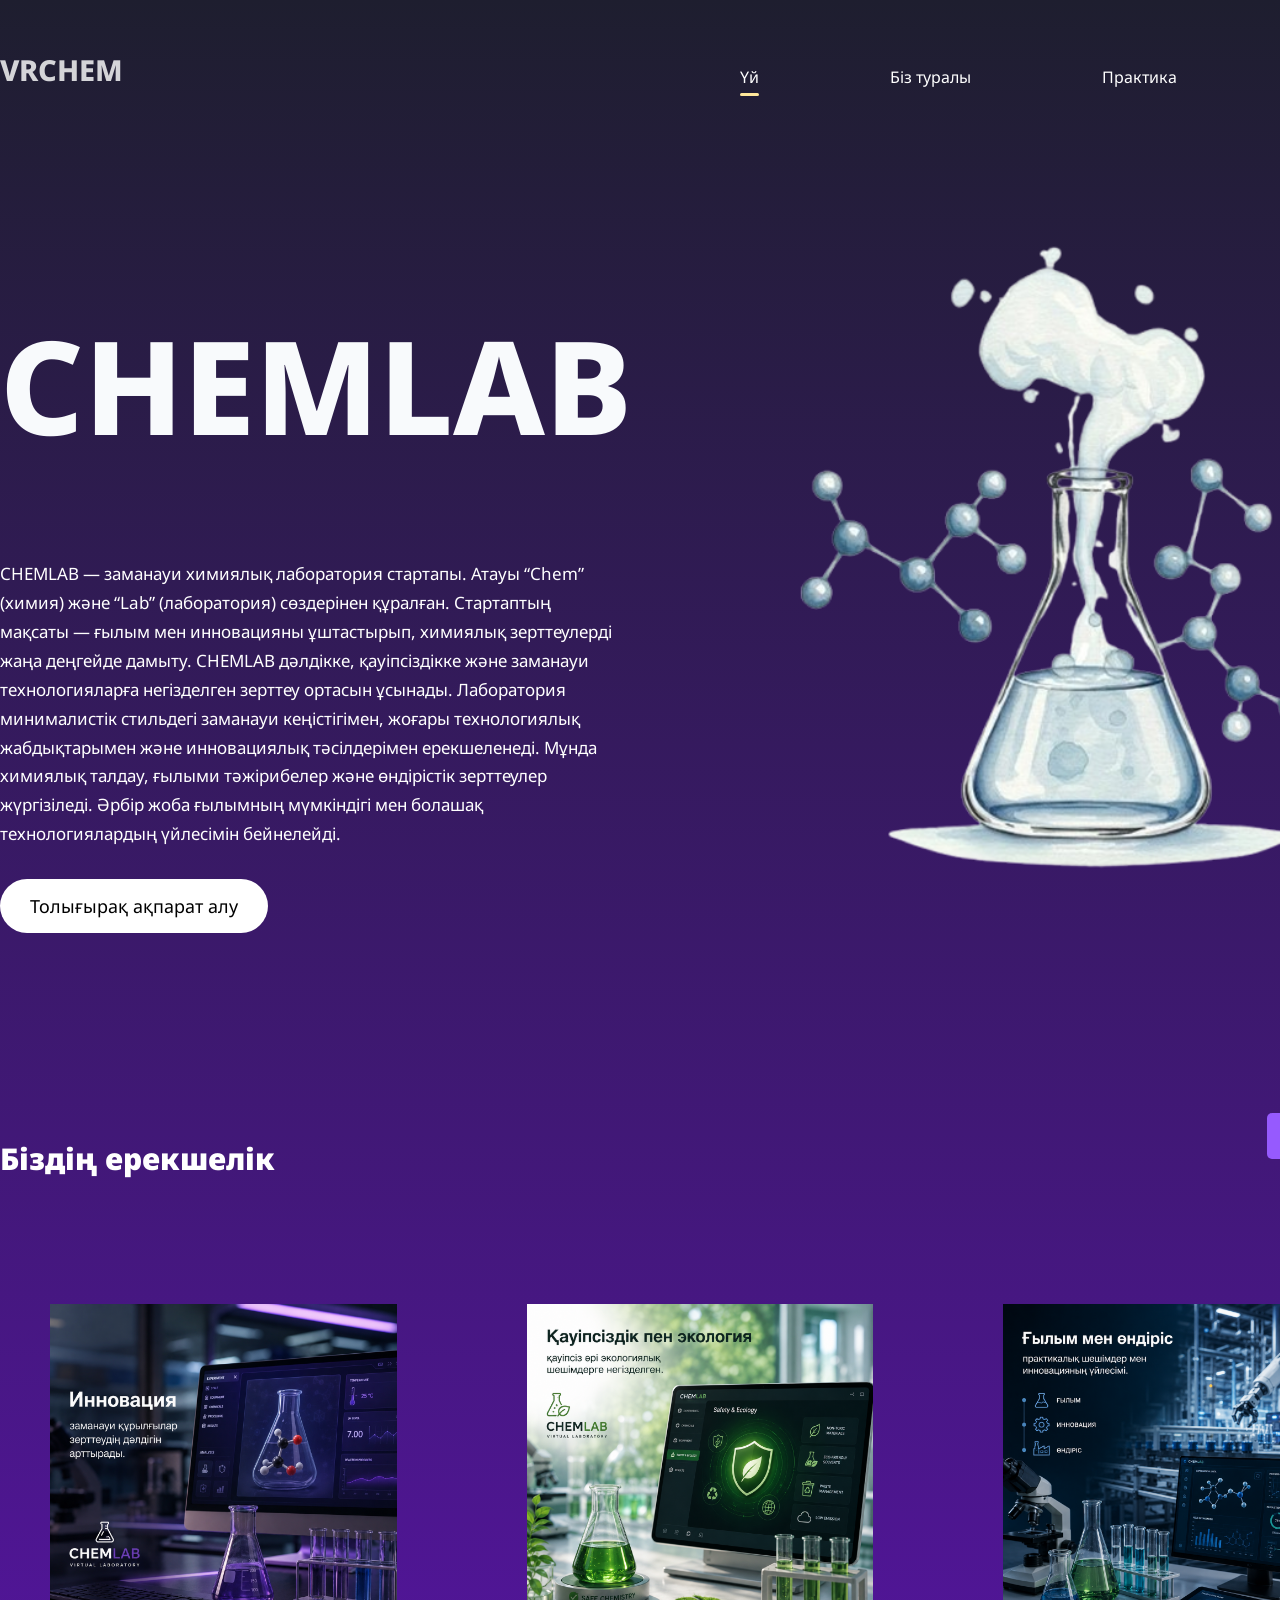
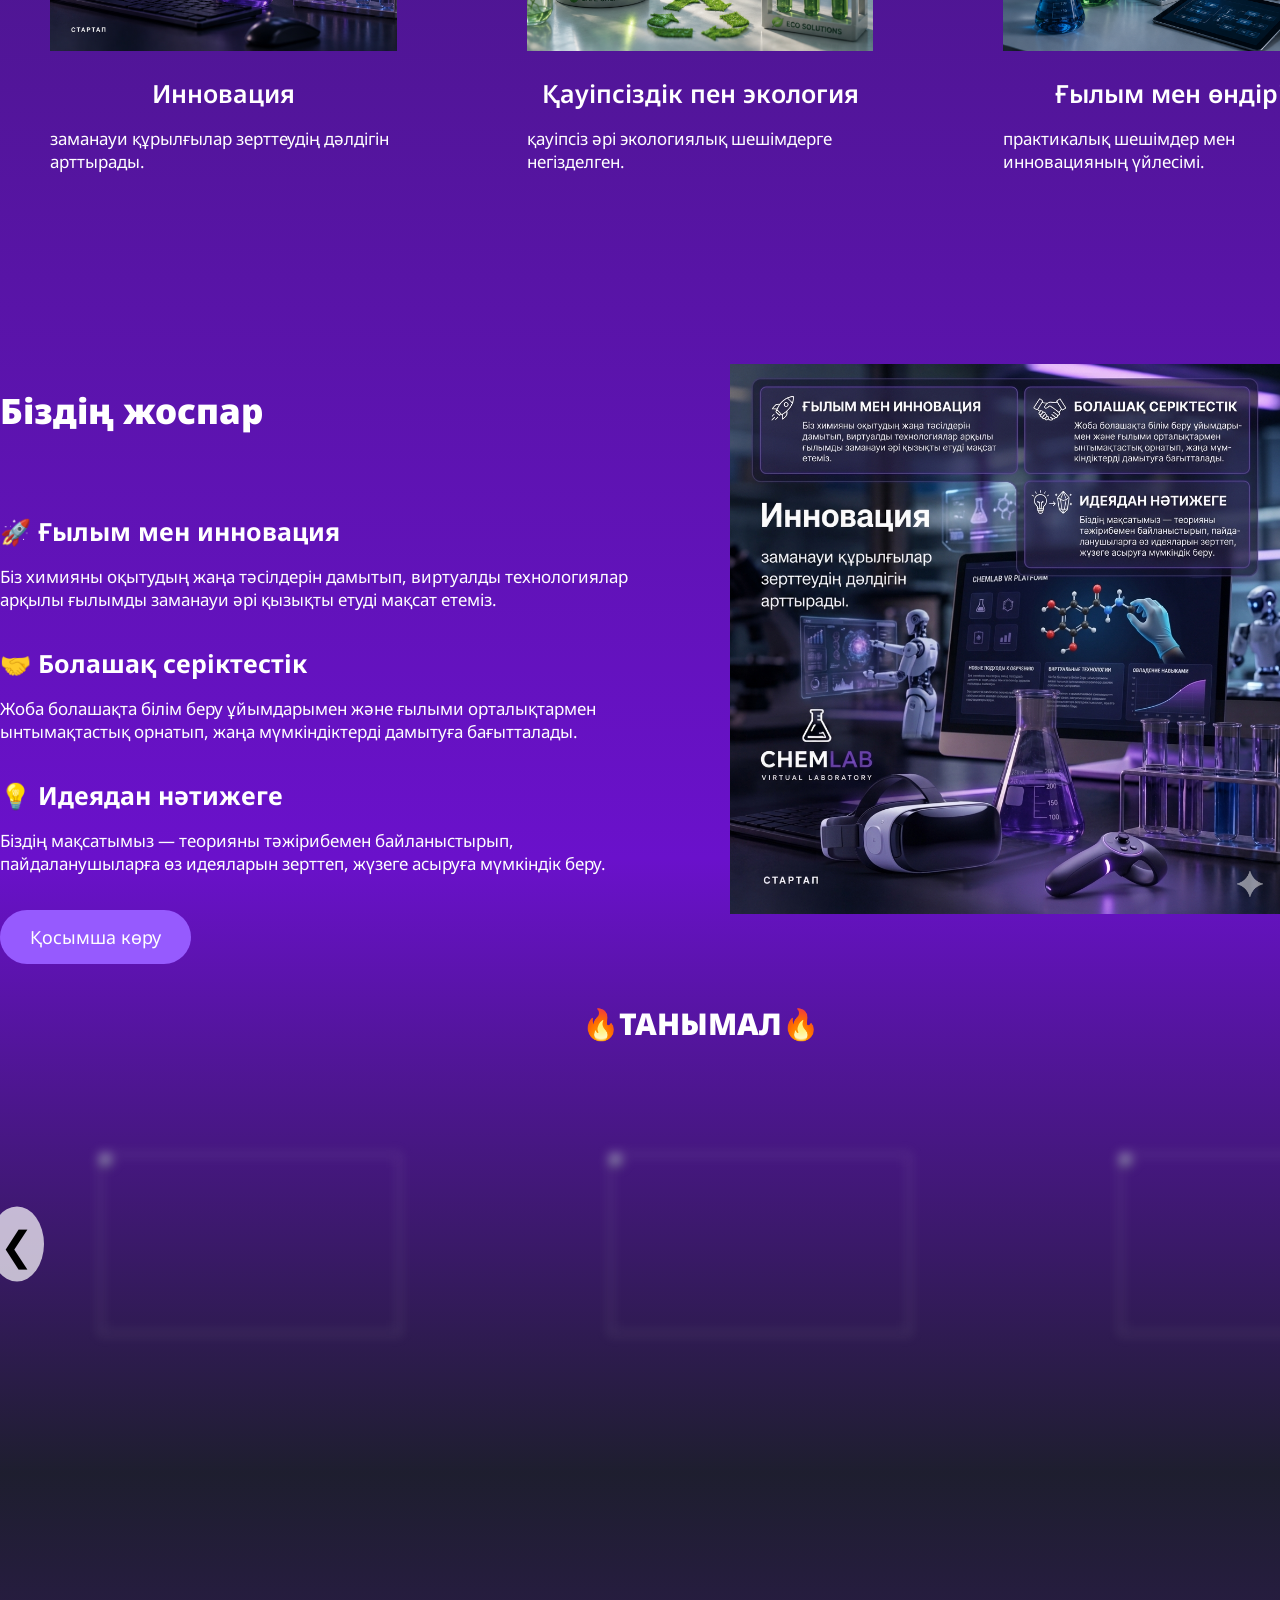
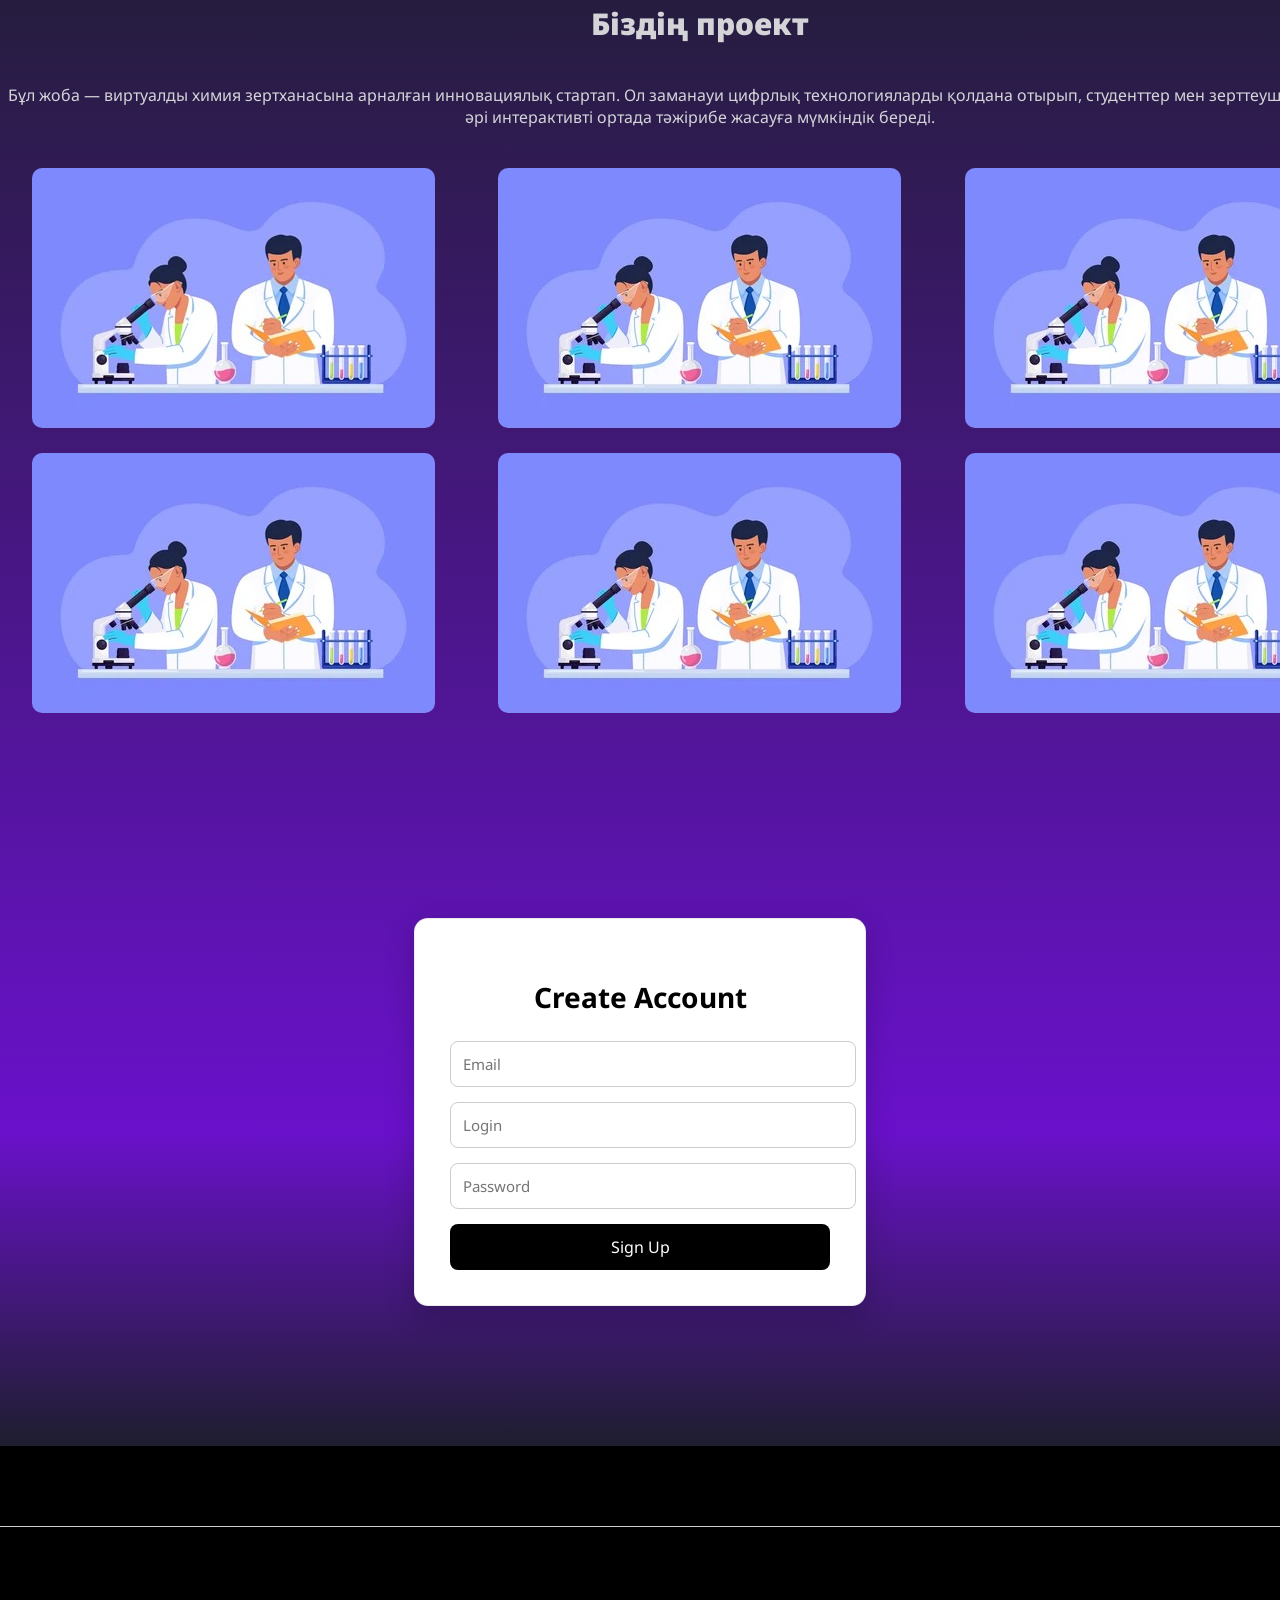
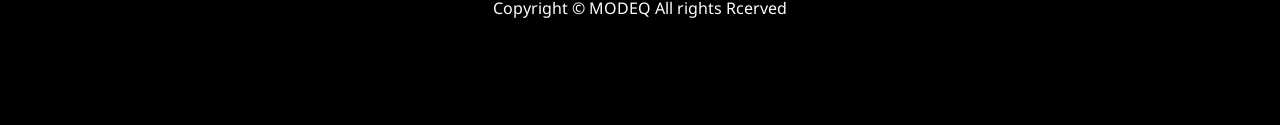
==== index.html @ 95eea0c2 "Add files via upload" ====
<!DOCTYPE html>
<html lang="Kazakh">

<head>
    <meta charset="UTF-8">
    <meta name="viewport" content="width=device-width, initial-scale=1.0">
    <title>Store Website</title>
    <link rel="stylesheet" href="CSS/index.css">
</head>

<body>
   
    <div class="wrapper">
        <header class="container">
        <span class="MODEQ">VRCHEM</span>
        <nav>
            <ul>
                <li class="active"><a href="index.html">Үй</a></li>
                <li><a href="we.html">Біз туралы</a></li>
                <li><a href="practice.html">Практика</a></li>
                <li class="btn"><a href="#signup">Тіркелу</a></li>
            </ul>
        </nav>
        </header>
    
        <div class="hero container">
        <div class="hero--info">
            <h1>CHEMLAB</h1>
            <p>CHEMLAB — заманауи химиялық лаборатория стартапы. Атауы “Chem” (химия) және “Lab” (лаборатория) сөздерінен құралған. Стартаптың мақсаты — ғылым мен инновацияны ұштастырып, химиялық зерттеулерді жаңа деңгейде дамыту. CHEMLAB дәлдікке, қауіпсіздікке және заманауи технологияларға негізделген зерттеу ортасын ұсынады. Лаборатория минималистік стильдегі заманауи кеңістігімен, жоғары технологиялық жабдықтарымен және инновациялық тәсілдерімен ерекшеленеді. Мұнда химиялық талдау, ғылыми тәжірибелер және өндірістік зерттеулер жүргізіледі. Әрбір жоба ғылымның мүмкіндігі мен болашақ технологиялардың үйлесімін бейнелейді.</p>
            <button class="btn">Толығырақ ақпарат алу</button>
        </div>
        <img src="img/logo.png" alt="">
        </div>
    
        <div class="container trending">
        <a href="#" class="see-all">ТАҒЫ КӨРУ</a>  <h2>Біздің ерекшелік</h2>

        <div class="things">
            <div class="hover-effect">
                <img src="img/1.png" alt="">
                <span>Инновация</span>
                <p class="desc">заманауи құрылғылар зерттеудің дәлдігін арттырады.</p>
            </div>

            <div class="hover-effect">
                <img src="img/2.png" alt="">
                <span>Қауіпсіздік пен экология</span>
                <p class="desc">қауіпсіз әрі экологиялық шешімдерге негізделген.</p>
            </div>

            <div class="hover-effect">
                <img src="img/3.png" alt="">
                <span>Ғылым мен өндіріс</span>
                <p class="desc">практикалық шешімдер мен инновацияның үйлесімі.</p>
            </div>
        </div>

        </div>

        <div class="boots-container">
            <div class="boots-container big-text">

                <img src="img/4.png" class="right-img">

                <h1>Біздің жоспар</h1>

                <div class="block">
                    <h2>🚀 Ғылым мен инновация</h2>
                    <p>Біз химияны оқытудың жаңа тәсілдерін дамытып, виртуалды технологиялар арқылы ғылымды заманауи әрі қызықты етуді мақсат етеміз.</p>
                </div>

                <div class="block">
                    <h2>🤝 Болашақ серіктестік</h2>
                    <p>Жоба болашақта білім беру ұйымдарымен және ғылыми орталықтармен ынтымақтастық орнатып, жаңа мүмкіндіктерді дамытуға бағытталады.</p>
                </div>

                <div class="block">
                    <h2>💡 Идеядан нәтижеге</h2>
                    <p>Біздің мақсатымыз — теорияны тәжірибемен байланыстырып, пайдаланушыларға өз идеяларын зерттеп, жүзеге асыруға мүмкіндік беру.</p>
                </div>

                <button class="btn">Қосымша көру</button>
            </div>
        </div>

        
    


    
        
    <div class="gip">
        <div class="features">
            <div class="container">
                
                <h3>🔥ТАНЫМАЛ🔥</h3>

                        
                
       

                <div class="scroll-wrapper">
                    <button class="arrow left">&#10094;</button>

                    <div class="scroll-container"> 

                    <img 
    src="https://optim.tildacdn.com/tild6463-3762-4936-b566-653832613333/-/resize/824x/-/format/webp/Virtual-Lab.png.webp"
    style="
      height:300px;
      width:500px;
      object-fit:cover;
      display:block;
                    ">

                    <img 
    src="https://svetak.ru/images/010/901/551/10901551/1280x/photo2025-07-2603-21-15.jpg"
    style="
      height:300px;
      width:500px;
      object-fit:cover;
      display:block;
                     ">
                    <img 
    src="https://st3.depositphotos.com/1008801/33996/v/450/depositphotos_339968090-stock-illustration-scientist-people-wearing-lab-coats.jpg"
    style="height:300px; width:500px; object-fit:cover; display:block;
                    ">
                    <img 
    src="https://digi-tech.dev/upload/medialibrary/0ac/yzrmu8v4bdp7hwrx30em52xkgjb264mz.png"
    style="
      height:300px;
      width:500px;
      object-fit:cover;
      display:block;
                    ">
                    <img src="https://scienceid.net/upload/product/b0/31072/cd4aac5c_31072.jpg"
  style="width:400px; height:280px; object-fit:cover; border-radius:12px;
                    ">
                    <img src="https://i.ytimg.com/vi/bsLNuPP6YX8/maxresdefault.jpg"
  style="width:400px; height:280px; object-fit:cover; border-radius:12px;
                    ">
                    <img src="https://vizex.ru/wp-content/uploads/2023/01/virtualnye-laboratorii.-mkt.-vr-labs.ru_.mp4_06.jpg"
  style="width:400px; height:280px; object-fit:cover; border-radius:12px;
                    ">
                    </div>

                    <button class="arrow right">&#10095;</button>
                </div>
            </div>
        </div>
    </div>
        
    </div>


    <div class="wrapper">
        <div class="container progects">
            <h3>Біздің проект</h3>
            <p>Бұл жоба — виртуалды химия зертханасына арналған инновациялық стартап. Ол заманауи цифрлық технологияларды қолдана отырып, студенттер мен зерттеушілерге қауіпсіз әрі интерактивті ортада тәжірибе жасауға мүмкіндік береді.</p>
            <div class="images">
                <img src="img/5.jpg" alt="" class="video-thumb" data-video="https://www.youtube.com/embed/EoHjQIxRnOE">
                <img src="img/5.jpg" alt="" class="video-thumb" data-video="https://www.youtube.com/embed/bsLNuPP6YX8">
                <img src="img/5.jpg" alt="" class="video-thumb" data-video="https://www.youtube.com/embed/wILiznbQUs4">
            </div>

            <div class="images">
                   <img src="img/5.jpg" alt="" class="video-thumb" data-video="https://www.youtube.com/embed/LINsYgrKJXE">
                   <img src="img/5.jpg" alt="" class="video-thumb" data-video="https://www.youtube.com/embed/PCM2WT_1u38">
                   <img src="img/5.jpg" alt="" class="video-thumb" data-video="https://www.youtube.com/embed/mPa8yADdsc8">
            </div>

            <!-- Модальное окно -->
            <div class="modal" id="videoModal">
                <div class="modal-content">
                    <span class="close" id="closeVideo">&times;</span>
                    <iframe id="videoFrame" src="" frameborder="0" allowfullscreen></iframe>
                </div>
            </div>
        </div>

        <div class="signup-box" id="signup">
            <h2>Create Account</h2>
                <form method="POST" action="register.php">
                    <input type="email" name="email" placeholder="Email" required>
                    <input type="text" name="login" placeholder="Login" required>
                    <input type="password" name="password" placeholder="Password" required>
                    <button type="submit">Sign Up</button>
                </form>
        </div>
    </div>

    
    
    

    <footer>
        

        <hr>
        <p>Copyright © MODEQ All rights Rcerved</p>
    </footer>

    


    <script src="js/main.js"></script>
</body>
</html>
---- CSS/index.css ----
@import url('https://fonts.googleapis.com/css2?family=Noto+Sans:wght@100..900&display=swap');

html, body {
    margin: 0;
    padding: 0;
    overflow-x: hidden;
}

html {
    scroll-behavior: smooth;
}

* {
    font-family: 'Noto Sans', sans-serif;
}

body {
    font-family: 'Poppins', sans-serif;
    font-weight: 400;
    color: #D4D4D8;
}

a {
    text-decoration: none;
}

img {
    max-width: 100%;
}



.wrapper {
    width: 100%;
    background: linear-gradient(
        #1E1E2F    0%,     /* темно-синий сверху */
        #6A11CB   80%,     /* золотистый внизу */
        #1E1E2F
    );
}


.container {
    width: 1400px;
    margin: 0 auto;
}

header {
    padding: 50px 0;
}

header .MODEQ {
    text-transform: uppercase;
    font-size: 29px;
    font-weight: 800;
}

header nav {
    float: right;
    width: 50%;
}

header nav ul {
    list-style: none;
    display: flex;
    justify-content: space-between;
    z-index: 2;
    position: relative;
}

/* ОБЯЗАТЕЛЬНО для линии */
header nav ul li {
    position: relative;
    display: inline-block;
}

/* ссылки */
header nav ul li a {
    color: #fff;
    padding-bottom: 5px;
}

/* ЛИНИЯ ДЛЯ АКТИВНОГО */
header nav ul li.active::after {
    content: '';
    position: absolute;
    left: 0;
    bottom: -8px;
    width: 100%;
    height: 3px;
    background: #ffe89b;
    border-radius: 10px;
}

/* ЛИНИЯ ПРИ HOVER */
header nav ul li:not(.btn):not(.active)::after {
    content: '';
    position: absolute;
    left: 0;
    bottom: -8px;
    width: 0%;
    height: 3px;
    background: #ffe89b;
    border-radius: 10px;
    transition: 0.3s;
}

header nav ul li:not(.btn):not(.active):hover::after {
    width: 100%;
}

/* КНОПКА */
header nav ul li.btn a {
    color: #000;
    background: #ffe89b;
    padding: 9px 17px;
    border-radius: 5px;
    transition: all 500ms ease;
}

header nav ul li.btn a:hover {
    background: #a4a280;
}

.hero {
    padding-bottom: 100px;
    position: relative;
    z-index: 1;
}

.hero--info {
    width: 620px;
    padding-top: 70px;
}

.hero--info h1 {
    color: #F8FAFC;
    font-size: 130px;
    font-weight: 800;
}

.hero--info p {
    color: #ffffff;
    font-size: 17px;
    font-weight: 400;
    margin: 30px 0;
    line-height: 170%;
}

.hero--info .btn {
    background: #ffffff;
    color: #000;
    border-radius: 50px;
    padding: 15px 30px;
    border: 0;
    transition: all 500ms ease;
    font-size: 18px;
}

.hero--info .btn:hover {
    cursor: pointer;
    transform: scale(1.1);
}

.hero img {
    position: absolute;
    top: 30px;
    right: -90px;
    width: 800px;
}





/*секция с одеждами*/
.trending {
    max-width: 1400px;
    margin: 10px auto;
    padding: 70px 0;
}

.trending h2 {
    font-weight: 900;
    font-size: 30px;
    color: #ffffff;
}

.trending .see-all {
    color: #ffffff;
    background: #965afe;
    border-radius: 5px;
    padding: 12px 23px;
    float: right;
    display: block;
    transition: all 500ms ease;
}

.trending .see-all:hover {
    transform: scale(1.1);
}

.trending .things {
    display: flex;
    justify-content: center;
    gap: 30px;
    width: 100%;
    padding: 50px 0;
    font-size: 17px;
    font-weight: 400;
    color: #ffffff;
}

.trending .things span {
    display: block;
    text-align: center;
    margin-top: 20px;
    color: #ffffff;
    font-size: 25px;
    font-weight: 600;
}


.hover-effect {
  padding: 50px;
  width: 100%;
  height: 400px;
  
  border-radius: 10px;
  transition: transform 0.3s, box-shadow 0.3s;
}

.hover-effect:hover {
  transform: scale(1.05);
}





/*блок с ботинком*/

.boots-container {
    max-width: 1400px;
    margin: 0 auto;
    padding: 40px 0 0 0; /* верхний есть, нижнего НЕТ */
}

.boots-container h1 {
    font-size: 35px;
    font-weight: 900;
    margin-bottom: 80px;
    color: #ffffff;
}

.boots-container .block {
    margin-bottom: 25px;
}

.boots-container .block h2 {
    font-size: 25px;
    font-weight: 700;
    margin-bottom: -10px;
    color: #ffffff;
}

.boots-container .block p {
    font-size: 17px;
    color: #ffffff;
    font-weight: 400;
    padding: 10px 0;
    display: flex;
    width: 650px;
}

.boots-container .btn {
    background: #965afe;
    color: #ffffff;
    border-radius: 50px;
    padding: 15px 30px;
    border: 0;
    transition: all 500ms ease;
    font-size: 18px;
}

.boots-container .btn:hover {
    cursor: pointer;
    transform: scale(1.1);
}

.right-img {
  float: right;
  width: 550px;       
  margin-left: 20px;
  object-fit: cover;
}

/*ою*/
.ою {
    margin-top: 50px; /* отступ сверху, можно менять под нужный размер */
}

.ою img {
    display: block;
    width: 100%;   /* не растягиваем больше оригинала */
    height: auto;      /* сохраняем пропорции */
}




/*popular*/

.scroll-wrapper {
  position: relative;
  width: 100%;
  display: flex;
  align-items: center;
}


.features .container h3 {
    font-size: 30px;
    font-weight: 900;
    margin-bottom: 40px;
    color: #ffffff;
    text-align: center;
    position: relative;  /* важно для z-index */
    z-index: 1;          /* выше видео */
    text-align: center;
    color: #fff;         /* чтобы текст был виден */
}

/* Контейнер для горизонтальной прокрутки */
.scroll-container {
  display: flex;           /* горизонтальный ряд */
  gap: 10px;               /* расстояние между картинками */
  overflow-x: auto;        /* горизонтальная прокрутка */
  padding: 10px 0;
  scroll-behavior: smooth;
}

.scroll-container::-webkit-scrollbar {
  display: none;
}

/* Все картинки изначально маленькие и размытые */
.scroll-container img {
  flex-shrink: 0;          /* чтобы картинки не сжимались */
  max-height: 500px;       /* высота картинок */
  transform: scale(0.6);
  filter: blur(10px);
  transition: transform 0.5s, filter 0.5s;
  cursor: pointer;
}

/* Когда картинка видна */
.scroll-container img.visible {
  transform: scale(1);
  filter: none;
}

.arrow {
  position: absolute;
  top: 50%;
  transform: translateY(-50%);
  font-size: 40px;
  background: rgba(255, 255, 255, 0.7);
  border: none;
  cursor: pointer;
  padding: 10px;
  border-radius: 50%;
  z-index: 10;
}

.arrow.left {
  left: -10px;
}

.arrow.right {
  right: -10px;
}


/*секция с фоном*/

.features {
    padding: 9px 0; /* дополнительный отступ сверху и снизу, если нужно */
}

/* Видео на заднем фоне */
.features {
    position: relative;
    overflow: hidden;
    width: 100%;       /* на всю ширину сайта */
    height: 100%;     /* высота блока (можно подогнать под дизайн) */
}

.features .bg-video {
    position: absolute;
    top: 0;
    left: 0;
    width: 100%;       /* растягиваем по ширине */
    height: 100%;      /* растягиваем по высоте */
    object-fit: cover; /* сохраняет пропорции и обрезает лишнее */
    z-index: 0;
}




/*projects*/
.progects {
    padding: 100px 0;
}

.progects h3 {
    font-size: 30px;
    font-weight: 900;
    text-align: center;
}

.progects p {
    margin: 40px 0;
    text-align: center;
}

.progects .images {
    display: flex;
    justify-content: space-around;
    margin-bottom: 25px;
}

.progects .images img {
    cursor: pointer;      /* курсор при наведении */
    transition: transform 0.3s, box-shadow 0.3s;
    border-radius: 10px;  /* чуть скруглим углы для красоты */
}

.progects .images img:hover {
    transform: scale(1.05);
    box-shadow: 0 10px 20px rgba(0,0,0,0.3);
}

/* Модальное окно для видео */
.modal {
    display: none;                 /* скрыто по умолчанию */
    position: fixed;
    top: 0;
    left: 0;
    width: 100%;
    height: 100%;
    background-color: rgba(0,0,0,0.7);
    justify-content: center;
    align-items: center;
    z-index: 1000;
}

.modal-content {
    position: relative;
    width: 80%;
    max-width: 800px;
}

.modal-content iframe {
    width: 100%;
    height: 450px;
    border: none;
}

.modal .close {
    position: absolute;
    top: -20px;
    right: -20px;
    font-size: 30px;
    color: white;
    cursor: pointer;
}






/*email*/
.zip {
    background: linear-gradient(#000, #011d57, #000000);
}

.container.email {
    padding: 100px; /* отступ сверху */
}

.email h3 {
margin-top: 0px;
font-size: 30px;
}

.email .block {
background: #e7d18c;
margin-top: 30px;
border-radius: 10px;
padding: 40px 3%;
width: 94%;
display: flex;
justify-content: space-between;
align-items: center;
}

.email .block h4 {
font-size: 30px;
font-weight: 600;
color: #000;
}

.email .block p {
width: 500px;
color: #ffffff;
}

.email .block input {
background: #ffffff;
outline: none;
border: 0;
border-radius: 5px;
width: 450px;
font-family: 'Poppins', sans-serif;
font-weight: 400;
padding: 20px 30px;
position: relative;
right: -110px;
z-index: 1;
padding-right: 125px;
}

.email .block input::placeholder {
color: #000000;
}

.email .block button {
color: #ffffff;
background: #003eba;
padding: 9px 17px;
border-radius: 5px;
transition: all 500ms ease;
cursor: pointer;
border: 0;
padding: 13px 17px;
position: relative;
z-index: 2;
}

.email .block button:hover {
background: #011d57;
}



/*Footer*/

footer {
    background: #000000;
    padding: 50px 0;
}

footer .blocks {
    display: flex;
    justify-content: space-between;
}

footer .blocks .logo {
    text-transform: uppercase;
    font-size: 30px;
    font-weight: 900;
}

footer .blocks p {
    width: 300px;
    margin: 15px 0;
}

footer .blocks h4 {
    font-weight: 500;
    font-size: 17px;
}

footer .blocks ul {
    list-style: none;
}

footer .blocks ul li {
    margin-top: 7px;
    opacity: 0.8;
}

.contact-line {
    width: 300px;
    margin: 15px 0;
    display: flex;
    align-items: center; /* выравнивает картинку и текст по центру */
    gap: 8px; /* расстояние между картинкой и текстом */
}

.contact-line img {
    width: 20px; /* можно изменить размер */
    height: auto;
}


/* FOOTER TEXT */
footer hr {
    margin: 30px 0;
    border: 0;
    height: 1px;
    background: #ccc;
}

footer > p {
    text-align: center;
    padding: 40px;
    color: #fff;
}

/* SIGNUP FORM */
.signup-box {
    width: 380px;
    margin: 80px auto;
    background: #fff;

    padding: 35px;
    border-radius: 14px;

    /* ВОТ ЭТО ВАЖНО — обводка/глубина */
    border: 1px solid rgba(0, 0, 0, 0.08);
    box-shadow: 0 10px 30px rgba(0, 0, 0, 0.2);

    position: relative;
}

.wrapper {
    padding-bottom: 60px;
}

.signup-box h2 {
    text-align: center;
    margin-bottom: 25px;
    font-size: 28px;
    color: #000;

}

.signup-box input {
    width: 100%;
    padding: 12px;
    margin-bottom: 15px;
    border: 1px solid #ccc;
    border-radius: 8px;
    font-size: 15px;
    outline: none;
}

.signup-box input:focus {
    border-color: #965afe;
}

.signup-box button {
    width: 100%;
    padding: 12px;
    border: none;
    background: black;
    color: white;
    border-radius: 8px;
    font-size: 16px;
    cursor: pointer;
    transition: 0.3s;
}

.signup-box button:hover {
    background: #333;
}
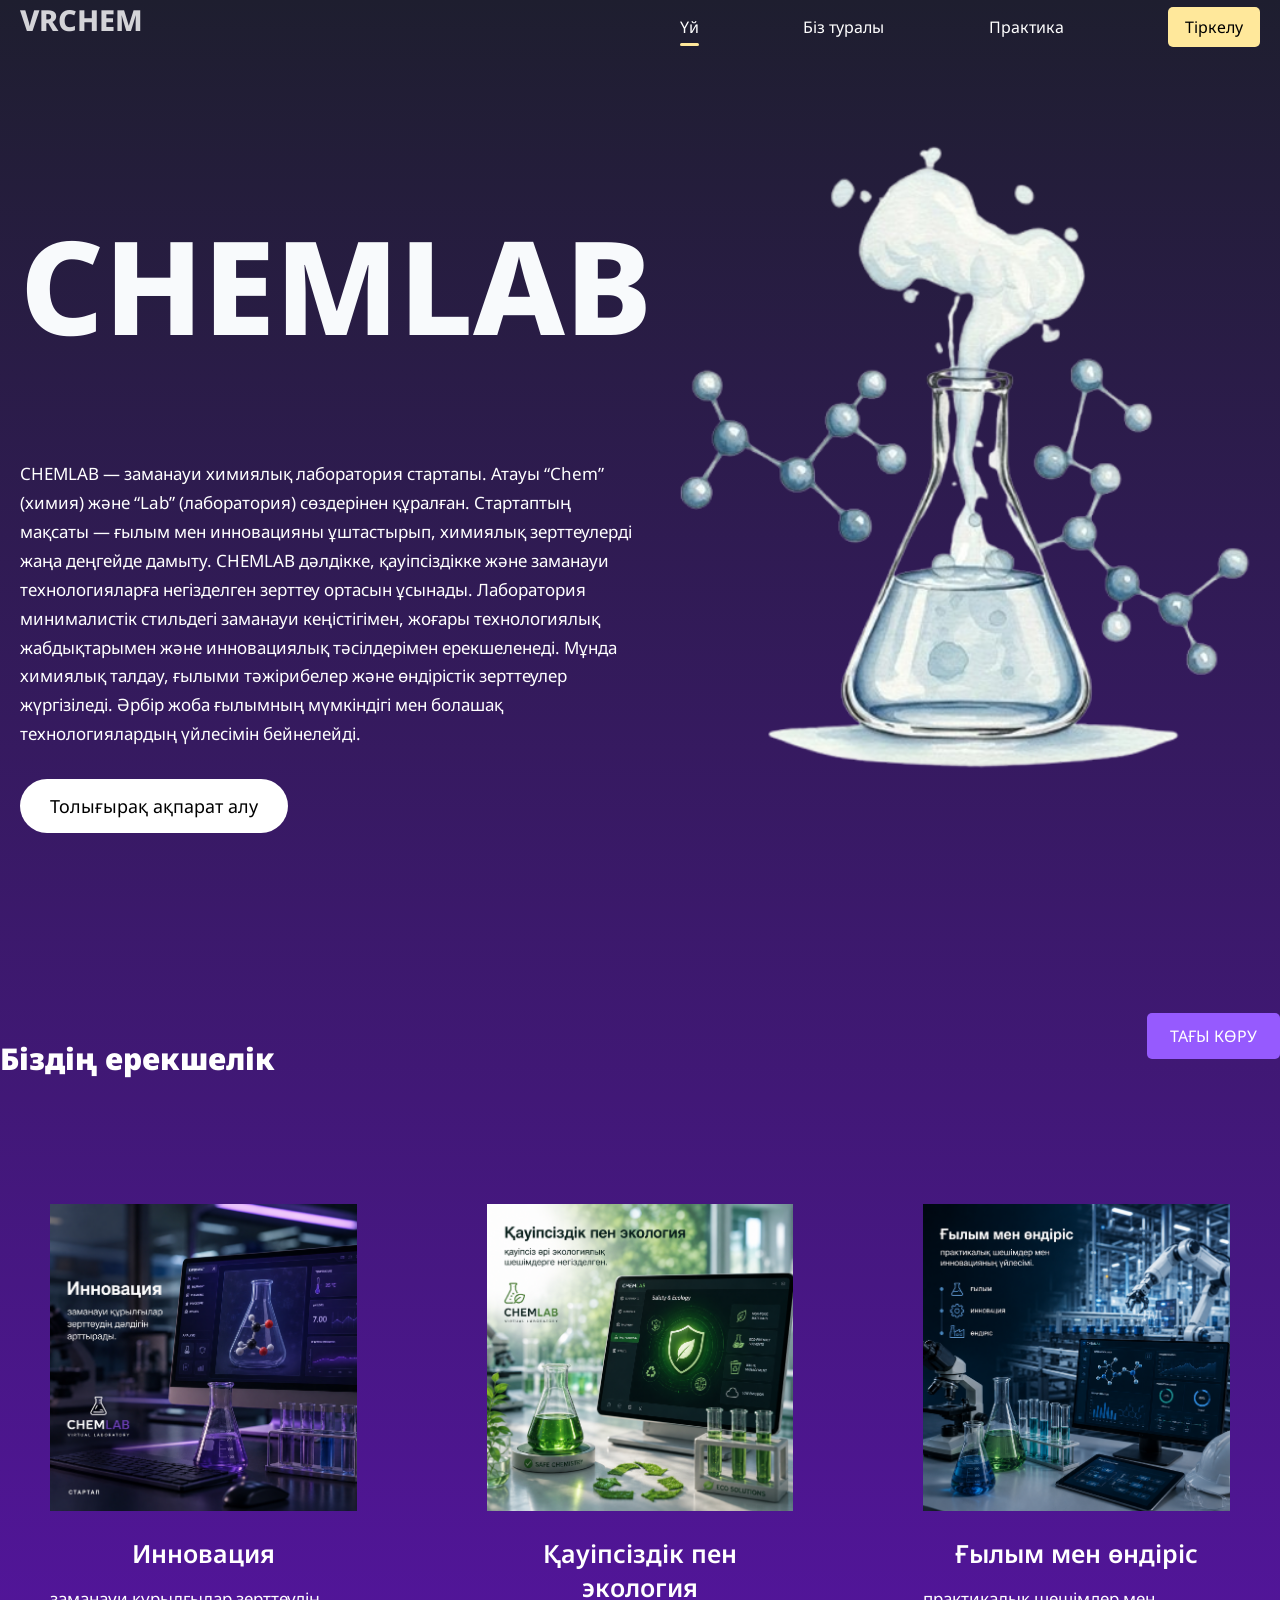
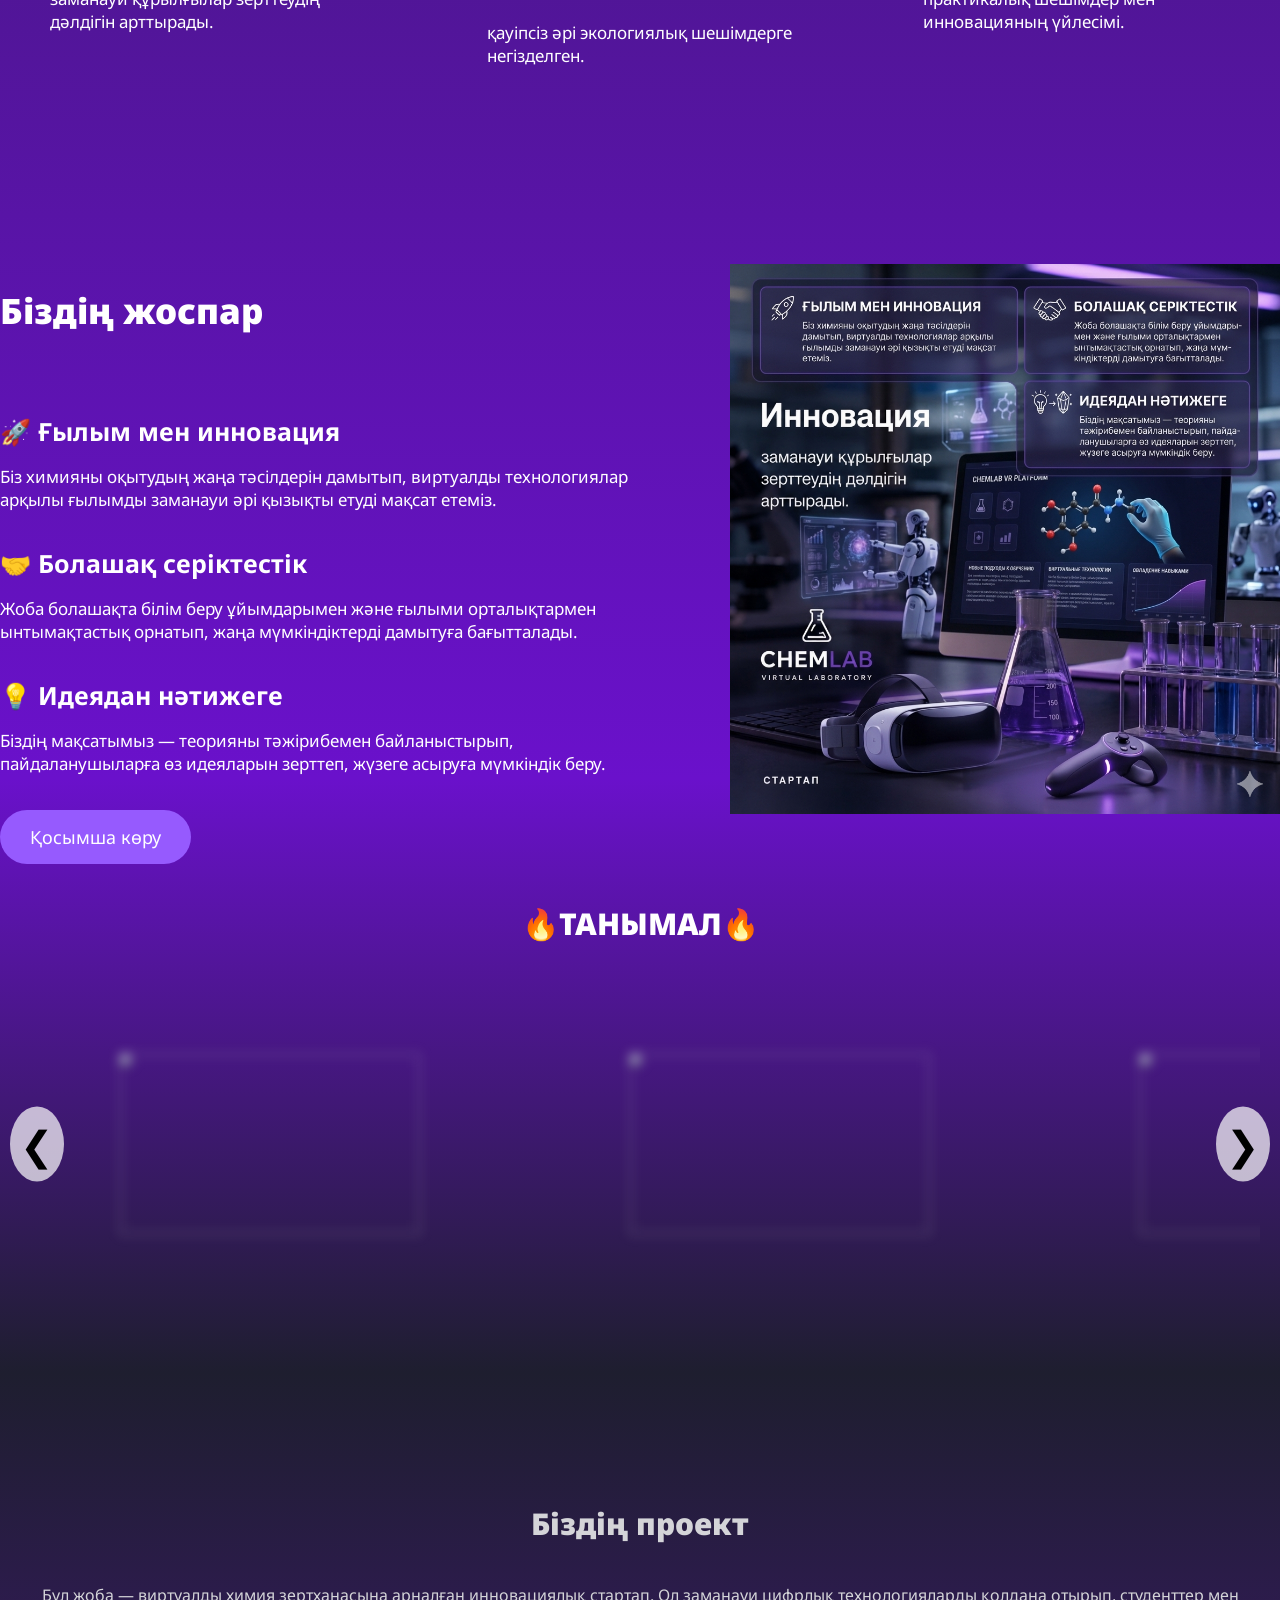
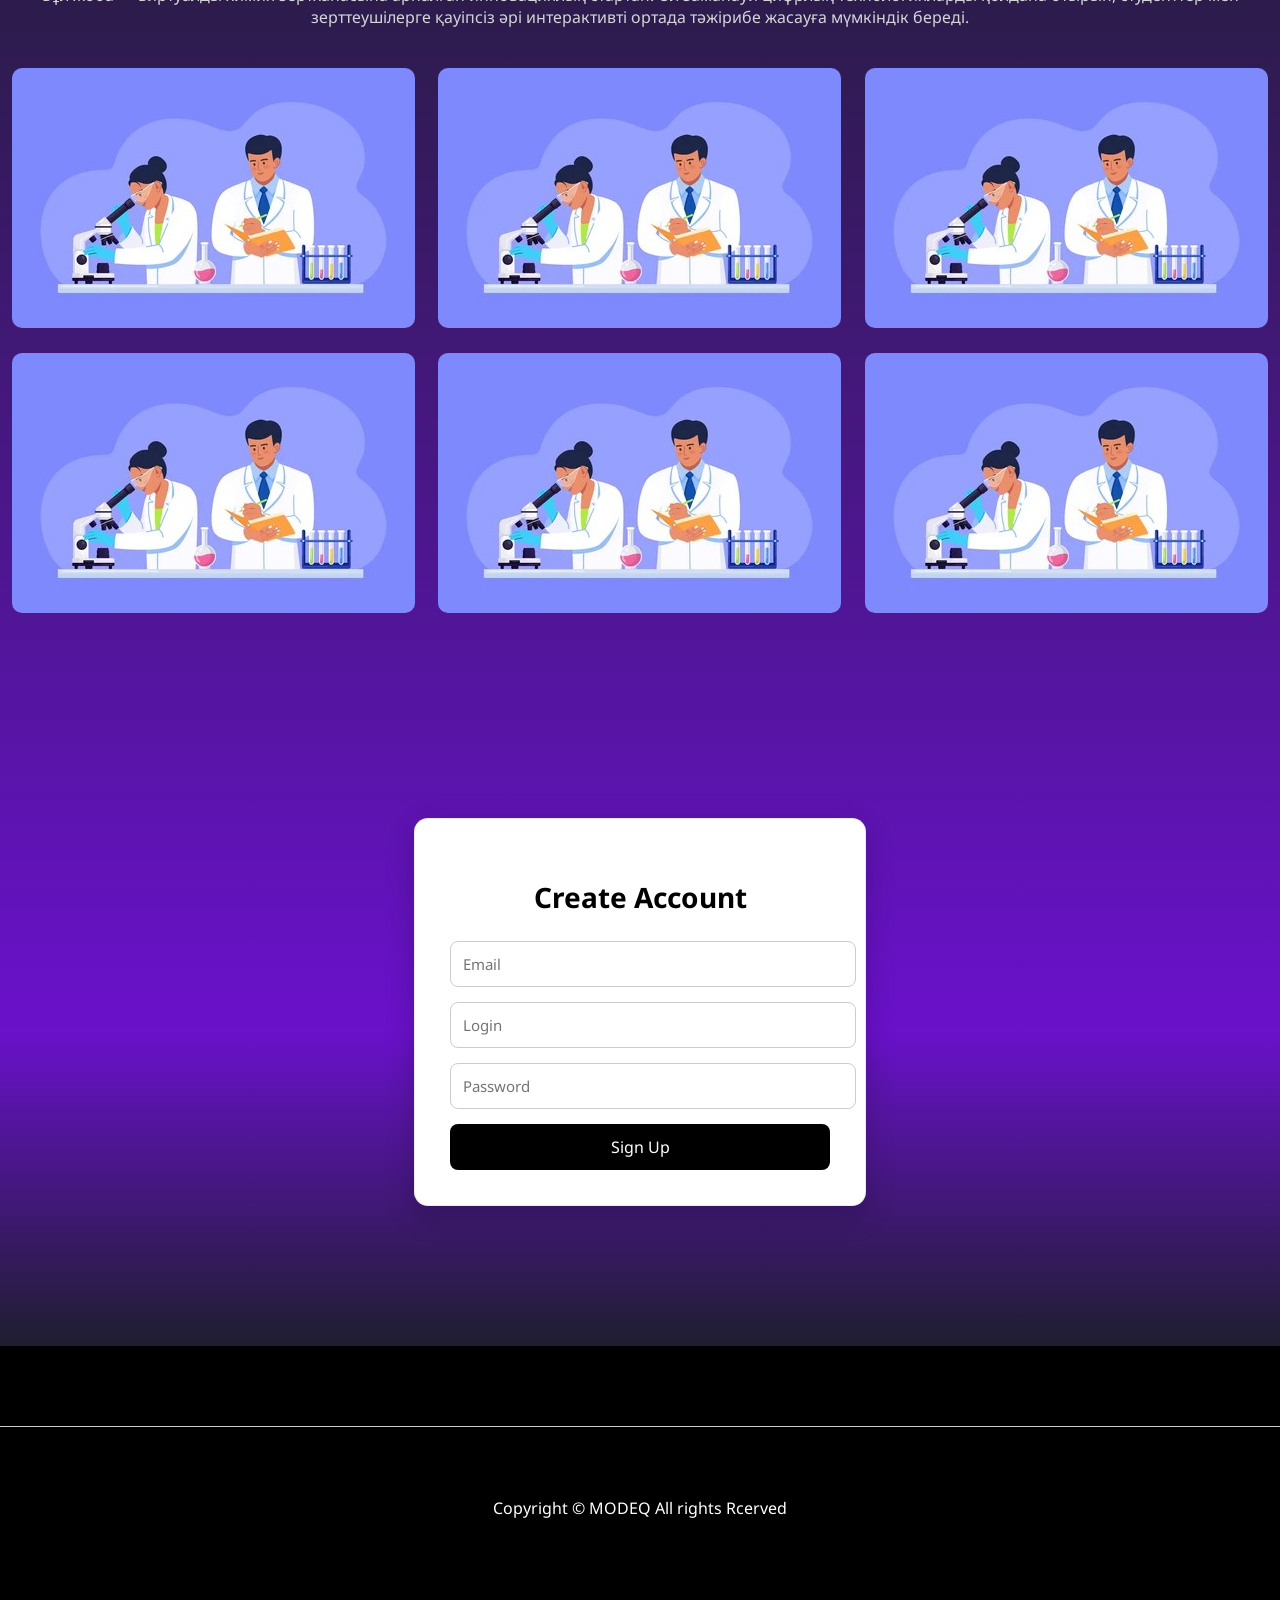
==== commit 078db330: "index.html" ====
--- a/index.html
+++ b/index.html
@@ -4,7 +4,7 @@
 <head>
     <meta charset="UTF-8">
     <meta name="viewport" content="width=device-width, initial-scale=1.0">
-    <title>Store Website</title>
+    <title>VRCHEM</title>
     <link rel="stylesheet" href="CSS/index.css">
 </head>
 
@@ -205,4 +205,4 @@
 
     <script src="js/main.js"></script>
 </body>
-</html>+</html>
--- a/CSS/index.css
+++ b/CSS/index.css
@@ -41,8 +41,11 @@
 
 
 .container {
-    width: 1400px;
+    width: 100%;
+    max-width: 1400px;
     margin: 0 auto;
+    padding: 0 20px;
+    box-sizing: border-box;
 }
 
 header {
@@ -677,4 +680,237 @@
 
 .signup-box button:hover {
     background: #333;
-}+}
+
+
+
+
+
+
+
+
+
+
+
+
+
+
+
+
+
+
+
+
+
+@media (max-width: 768px) {
+
+    body {
+        overflow-x: hidden;
+    }
+
+    /* HEADER */
+    header {
+        position: sticky;
+        top: 0;
+        z-index: 9999;
+        background: rgba(30, 30, 47, 0.95);
+        backdrop-filter: blur(10px);
+        text-align: center;
+        padding: 15px 0;
+    }
+
+    .MODEQ {
+        display: block;
+        text-align: center;
+        margin-bottom: 12px;
+        font-size: 24px;
+    }
+
+    header nav {
+        float: none;
+        width: 100%;
+        display: flex;
+        justify-content: center;
+    }
+
+    header nav ul {
+        display: flex;
+        flex-wrap: nowrap;
+        justify-content: center;
+        align-items: center;
+        gap: 12px;
+        padding: 0;
+        margin: 0;
+        list-style: none;
+    }
+
+    header nav ul li a {
+        font-size: 14px;
+    }
+
+    header nav ul li.btn a {
+        padding: 8px 12px;
+    }
+
+    /* убираем линии под пунктами */
+    header nav ul li::after,
+    header nav ul li.active::after,
+    header nav ul li:hover::after {
+        display: none !important;
+        content: none !important;
+    }
+
+    /* CONTAINER */
+    .container {
+        width: 100%;
+        padding: 0 16px;
+        box-sizing: border-box;
+    }
+
+    /* HERO */
+    .hero {
+        display: flex;
+        flex-direction: column;
+        align-items: center;
+        text-align: center;
+        gap: 20px;
+    }
+
+    .hero--info {
+        width: 100%;
+        padding-top: 10px;
+    }
+
+    .hero--info h1 {
+        font-size: 42px;
+        line-height: 1.1;
+    }
+
+    .hero--info p {
+        font-size: 14px;
+        line-height: 1.6;
+    }
+
+    .hero img {
+        position: static;
+        width: 80%;
+        max-width: 280px;
+    }
+
+    /* CARDS */
+    .trending .things {
+        flex-direction: column;
+        align-items: center;
+        gap: 20px;
+    }
+
+    .hover-effect {
+        width: 90%;
+        height: auto;
+        padding: 25px;
+    }
+
+    .hover-effect img {
+        width: 100%;
+        margin-bottom: 20px;
+        border-radius: 12px;
+    }
+
+    .trending h2 {
+        text-align: center;
+    }
+
+    .trending .see-all {
+        float: none;
+        display: block;
+        text-align: center;
+        margin: 10px auto;
+        width: fit-content;
+    }
+
+    /* PLAN */
+    .boots-container {
+        padding: 30px 16px;
+    }
+
+    .boots-container h1 {
+        font-size: 28px;
+        text-align: center;
+        margin-bottom: 30px;
+    }
+
+    .right-img {
+        float: none;
+        width: 100%;
+        margin: 0 0 20px 0;
+        border-radius: 12px;
+    }
+
+    .boots-container .block {
+        background: rgba(255,255,255,0.05);
+        padding: 15px;
+        border-radius: 12px;
+        margin-bottom: 15px;
+        backdrop-filter: blur(6px);
+    }
+
+    .boots-container .block h2 {
+        font-size: 18px;
+    }
+
+    .boots-container .block p {
+        width: 100%;
+        font-size: 14px;
+        line-height: 1.5;
+    }
+
+    .boots-container .btn {
+        width: 100%;
+        margin-top: 10px;
+    }
+
+    /* SCROLL */
+    .scroll-container img {
+        max-height: 220px;
+        transform: scale(0.85);
+    }
+
+    /* PROJECTS */
+    .progects .images {
+        overflow-x: auto;
+        flex-wrap: nowrap;
+        gap: 12px;
+    }
+
+    .progects .images img {
+        width: 240px;
+        flex: 0 0 auto;
+    }
+
+    /* SIGNUP */
+    .signup-box {
+        width: 90%;
+        margin: 30px auto;
+        padding: 20px;
+        border-radius: 12px;
+        box-sizing: border-box;
+    }
+
+    .signup-box input,
+    .signup-box button {
+        width: 100%;
+        box-sizing: border-box;
+        font-size: 14px;
+    }
+
+    .features,
+    .gip {
+        margin-bottom: 0;
+        padding-bottom: 0;
+    }
+
+    .progects {
+        margin-top: 0;
+        padding-top: 60px;
+    }
+}
